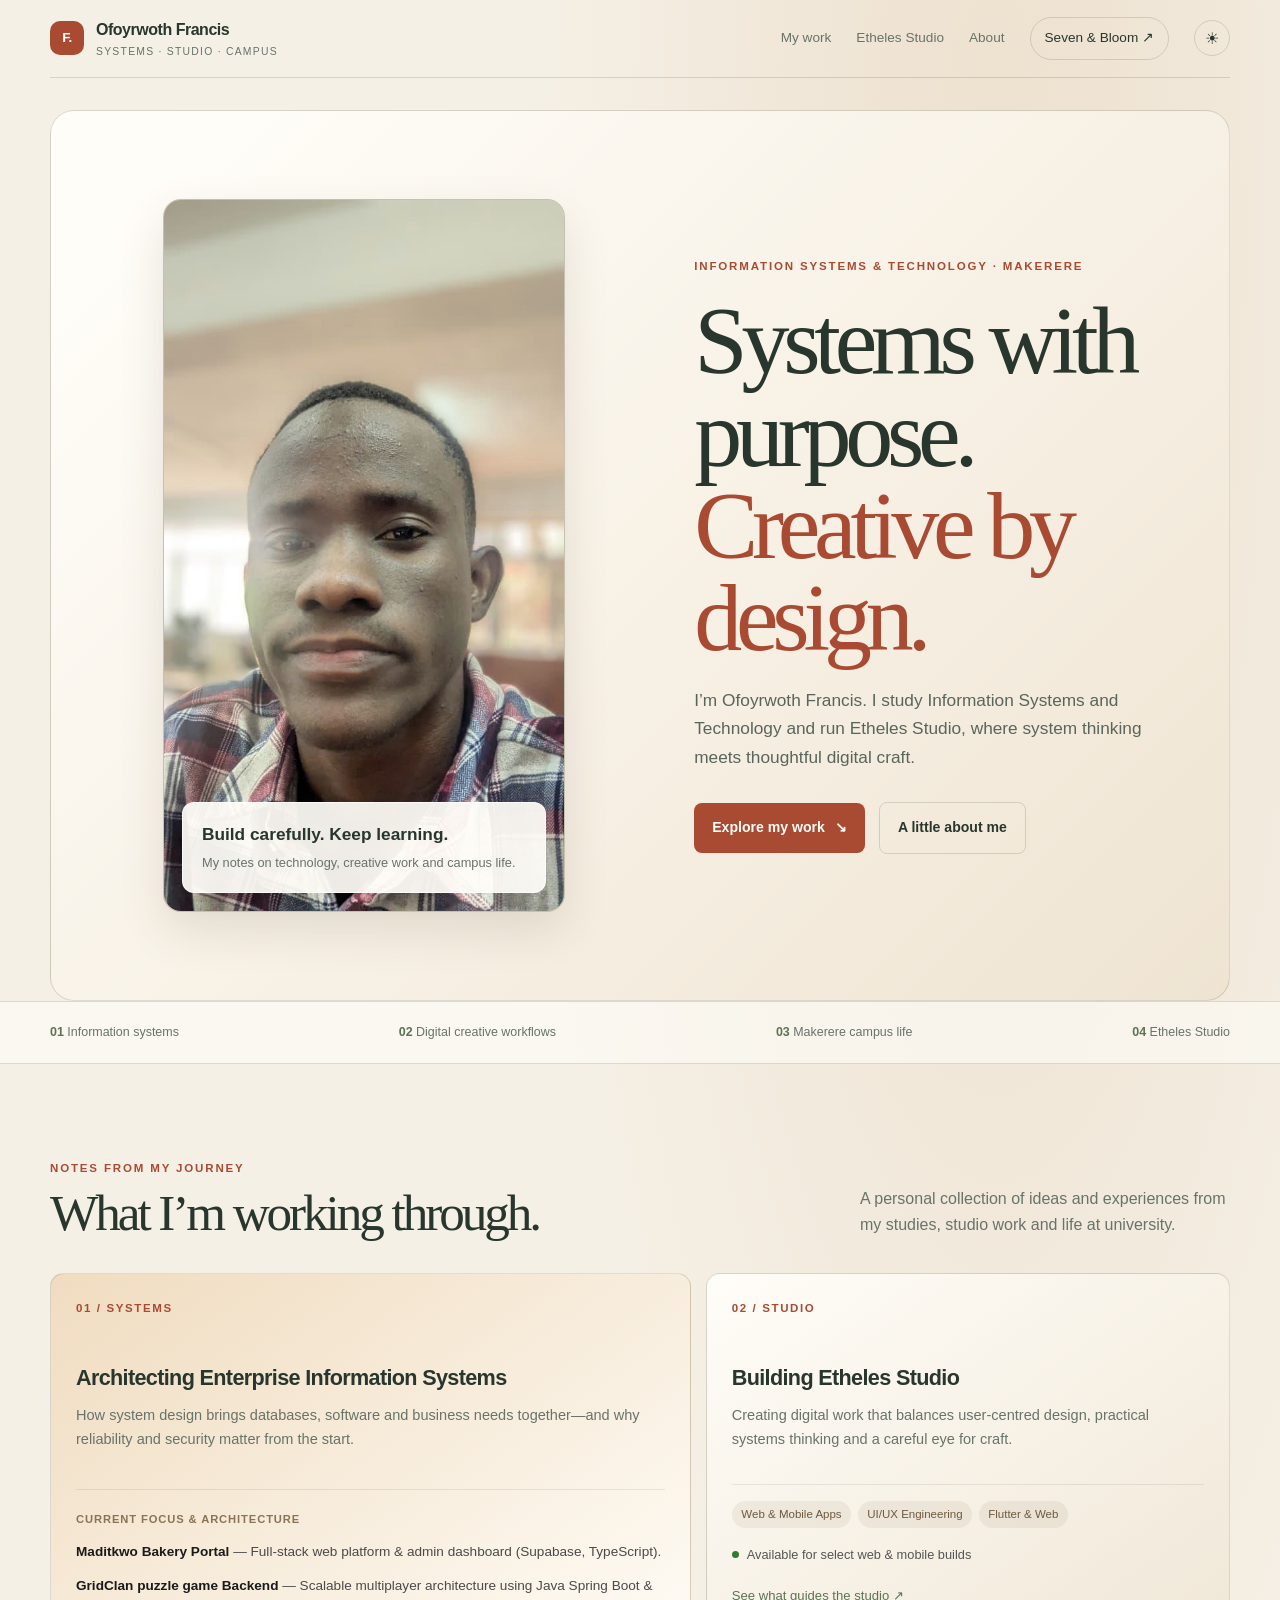
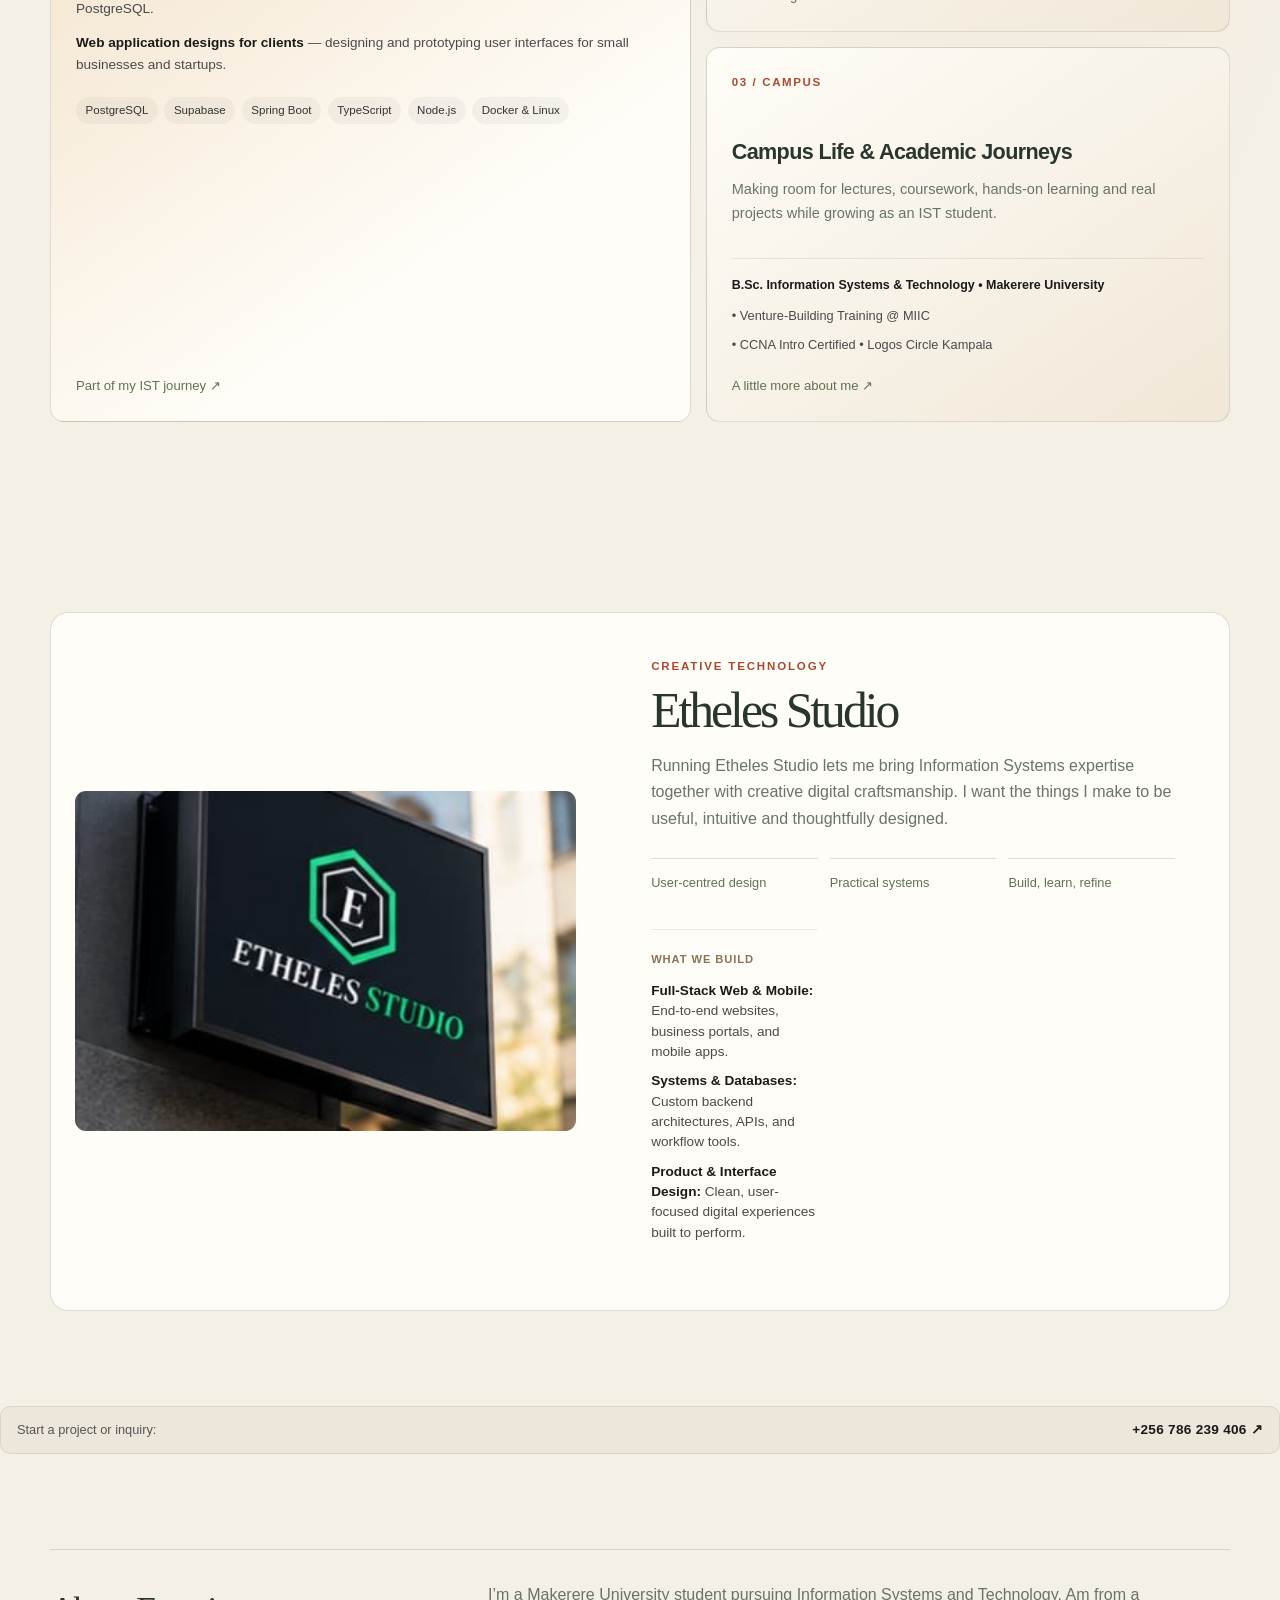
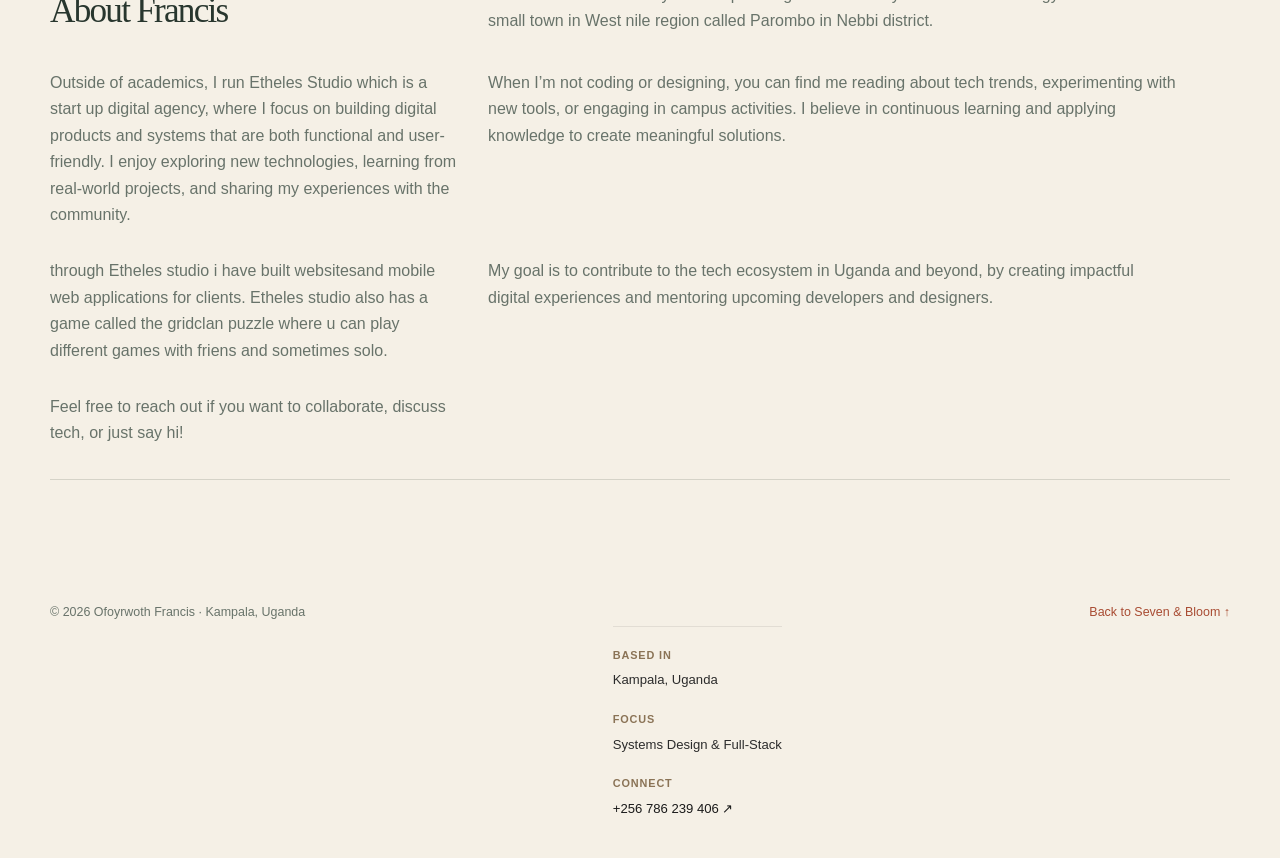
==== frank/index.html @ c0be43b0 "the seven" ====
<!doctype html>
<html lang="en">
<head>
  <meta charset="utf-8">
  <meta name="viewport" content="width=device-width, initial-scale=1">
  <meta name="description" content="Ofoyrwoth Francis on Information Systems, Etheles Studio and student life at Makerere University.">
  <meta name="theme-color" content="#101820">
  <title>Ofoyrwoth Francis — Systems, Studio, Campus</title>
  <style>
    :root {
      color-scheme: light;
      --ink: #f5f0e6;
      --panel: #fffdf8;
      --panel-light: #f0e7d7;
      --line: rgba(45, 56, 45, .16);
      --paper: #28362e;
      --muted: #68736a;
      --lime: #a84b32;
      --mint: #5d7353;
      --max: 1180px;
    }
    * { box-sizing: border-box; }
    html { scroll-behavior: smooth; }
    body {
      margin: 0;
      background:
        radial-gradient(ellipse at 78% 6%, rgba(195, 142, 82, .16), transparent 30rem),
        var(--ink);
      color: var(--paper);
      font: 16px/1.65 Inter, "Segoe UI", sans-serif;
    }
    a { color: inherit; }
    .shell { width: min(var(--max), calc(100% - 48px)); margin: auto; }
    .topbar {
      display:flex; align-items:center; justify-content:space-between; gap:24px;
      min-height:78px; border-bottom:1px solid var(--line);
    }
    .brand { display:flex; align-items:center; gap:12px; text-decoration:none; font-weight:700; letter-spacing:-.03em; }
    .brand-mark { display:grid; place-items:center; width:34px; height:34px; color:#fffdf8; background:var(--lime); border-radius:10px; font-size:.85rem; }
    .brand small { display:block; color:var(--muted); font-size:.65rem; font-weight:500; letter-spacing:.12em; text-transform:uppercase; }
    .top-links { display:flex; align-items:center; gap:25px; }
    .top-links a { color:var(--muted); text-decoration:none; font-size:.85rem; }
    .top-links a:hover { color:var(--lime); }
    .home-link { padding:9px 14px; border:1px solid var(--line); border-radius:999px; color:var(--paper)!important; }
    .hero {
      display:grid; grid-template-columns:1.02fr .98fr; align-items:center; gap:clamp(35px, 7vw, 90px);
      margin-top:32px; padding:clamp(38px, 6vw, 72px); border:1px solid var(--line);
      border-radius:24px; background:linear-gradient(135deg,#fffdf8 8%,#efe4d2 100%);
    }
    .hero > div:first-child { order:2; }
    .hero > .portrait { order:1; }
    .eyebrow { color:var(--lime); font-size:.72rem; font-weight:700; letter-spacing:.16em; text-transform:uppercase; }
    h1,h2,h3,p { margin-top:0; }
    h1,h2 { font-family:Georgia,"Times New Roman",serif; font-weight:500; }
    h1 { margin:19px 0 22px; max-width:710px; font-size:clamp(3.3rem, 7.5vw, 6.4rem); line-height:.96; letter-spacing:-.065em; }
    h1 span { color:var(--lime); }
    .intro { max-width:580px; color:#59655c; font-size:1.08rem; }
    .hero-actions { display:flex; align-items:center; gap:14px; flex-wrap:wrap; margin-top:31px; }
    .button { display:inline-flex; align-items:center; gap:10px; padding:13px 18px; border-radius:8px; background:var(--lime); color:#fffdf8; font-size:.88rem; font-weight:750; text-decoration:none; }
    .button-quiet { color:var(--paper); border:1px solid var(--line); background:transparent; }
    .portrait { position:relative; min-height:420px; border:1px solid var(--line); border-radius:18px; background:#e4dac8; overflow:hidden; box-shadow:0 18px 45px rgba(75,58,35,.13); }
    .portrait img { display:block; width:100%; height:100%; min-height:420px; object-fit:cover; object-position:50% 34%; filter:saturate(.8); }
    .portrait figcaption { position:absolute; left:18px; right:18px; bottom:18px; padding:17px 19px; border:1px solid rgba(255,255,255,.7); border-radius:12px; background:rgba(255,253,248,.93); color:var(--paper); }
    .portrait figcaption strong { display:block; font-size:1.08rem; }
    .portrait figcaption span { color:var(--muted); font-size:.8rem; }
    .ticker { border-top:1px solid var(--line); border-bottom:1px solid var(--line); color:var(--muted); background:rgba(255,253,248,.6); }
    .ticker-inner { display:flex; flex-wrap:wrap; justify-content:space-between; gap:15px 28px; padding:20px 0; font-size:.78rem; }
    .ticker b { color:var(--mint); font-weight:600; }
    .section { padding:95px 0; }
    .section-heading { display:flex; justify-content:space-between; align-items:end; gap:30px; margin-bottom:34px; }
    .section-heading h2 { margin:9px 0 0; font-size:clamp(2.2rem, 4vw, 3.6rem); line-height:1.02; letter-spacing:-.06em; }
    .section-heading p { max-width:370px; margin:0; color:var(--muted); }
    .story-grid { display:grid; grid-template-columns:1.1fr .9fr; grid-template-rows:repeat(2,minmax(190px,auto)); gap:15px; }
    .story {
      display:flex; flex-direction:column; min-height:320px; padding:25px;
      border:1px solid var(--line); border-radius:14px; background:linear-gradient(145deg,#fffdf8,var(--panel-light));
    }
    .story:first-child { grid-row:1 / 3; min-height:410px; background:linear-gradient(145deg,#f0dcc0,#fffdf8 72%); }
    .story:not(:first-child) { min-height:190px; }
    .story-number { color:var(--lime); font-size:.72rem; font-weight:700; letter-spacing:.14em; }
    .story h3 { margin:48px 0 12px; font-size:1.35rem; line-height:1.15; letter-spacing:-.03em; }
    .story p { color:var(--muted); font-size:.91rem; }
    .story a { margin-top:auto; padding-top:20px; color:var(--mint); font-size:.82rem; text-decoration:none; }
    .studio {
      display:grid; grid-template-columns:.95fr 1.05fr; align-items:center; gap:clamp(26px, 6vw, 75px);
      padding:24px; border:1px solid var(--line); border-radius:18px; background:var(--panel);
    }
    .studio-photo { width:100%; height:340px; object-fit:cover; border-radius:11px; background:#e4dac8; }
    .studio-copy { padding:20px 30px 20px 0; }
    .studio-copy h2 { margin:10px 0 17px; font-size:clamp(2rem, 4vw, 3.1rem); line-height:1; letter-spacing:-.06em; }
    .studio-copy p { color:var(--muted); }
    .values { display:grid; grid-template-columns:repeat(3,1fr); gap:12px; margin-top:26px; }
    .value { padding-top:13px; border-top:1px solid var(--line); color:var(--mint); font-size:.8rem; }
    .about-panel { display:grid; grid-template-columns:.55fr 1fr; gap:30px; padding:32px 0; border-top:1px solid var(--line); border-bottom:1px solid var(--line); }
    .about-panel h2 { margin:0; font-size:2.2rem; letter-spacing:-.05em; }
    .about-panel p { max-width:690px; margin:0; color:var(--muted); }
    footer { padding:27px 0 38px; color:var(--muted); font-size:.78rem; }
    .footer-inner { display:flex; justify-content:space-between; gap:20px; flex-wrap:wrap; }
    footer a { color:var(--lime); text-decoration:none; }
    @media (max-width:800px) {
      .hero { grid-template-columns:1fr; padding:30px; }
      .portrait { max-width:620px; width:100%; min-height:360px; }
      .portrait img { min-height:360px; }
      .story-grid { grid-template-columns:1fr; grid-template-rows:auto; }
      .story, .story:not(:first-child) { min-height:250px; }
      .story:first-child { grid-row:auto; }
      .story h3 { margin-top:30px; }
      .studio { grid-template-columns:1fr; }
      .studio-photo { height:280px; }
      .studio-copy { padding:4px 8px 12px; }
      .about-panel { grid-template-columns:1fr; }
    }
    @media (max-width:540px) {
      .shell { width:min(var(--max), calc(100% - 32px)); }
      .topbar { min-height:68px; }
      .top-links { gap:12px; }
      .top-links a:not(.home-link) { display:none; }
      h1 { font-size:clamp(3rem, 15vw, 4.5rem); }
      .portrait,.portrait img { min-height:320px; }
      .section { padding:70px 0; }
      .section-heading { align-items:start; flex-direction:column; }
      .values { grid-template-columns:1fr; }
    }
    @media (prefers-reduced-motion: no-preference) {
      .story, .button { transition:transform .2s ease, border-color .2s ease; }
      .story:hover { transform:translateY(-4px); border-color:rgba(168,75,50,.45); }
      .button:hover { transform:translateY(-2px); }
    }
  .theme-btn {
      background: transparent; border: 1px solid var(--line); color: var(--paper);
      width: 36px; height: 36px; border-radius: 50%; cursor: pointer;
      font-size: 1rem; display: grid; place-items: center; transition: all .2s;
    }
    .theme-btn:hover { border-color: var(--lime); color: var(--lime); }
    /* Light mode (toggle from default dark-ish look) */
    body.light {
      --ink: #f7f3ec; --panel: #ffffff; --panel-light: #f5efe4;
      --line: rgba(45,56,45,.12); --paper: #1c2a22; --muted: #5c6b60;
      background: radial-gradient(ellipse at 78% 6%, rgba(195,142,82,.12), transparent 30rem), #f7f3ec;
      color: var(--paper);
    }
    body.light .brand-mark { color: #fffdf8; }
  </style>
</head>
<body>
  <header class="shell topbar">
    <a class="brand" href="../seven-and-bloom.html" aria-label="Seven and Bloom home">
      <span class="brand-mark">F.</span>
      <span>Ofoyrwoth Francis<small>Systems · Studio · Campus</small></span>
    </a>
    <nav class="top-links" aria-label="Page navigation">
      <a href="#work">My work</a>
      <a href="#studio">Etheles Studio</a>
      <a href="#about">About</a>
      <a class="home-link" href="../seven-and-bloom.html">Seven &amp; Bloom ↗</a>
      <button class="theme-btn" id="themeToggle" aria-label="Toggle light/dark mode" title="Toggle light/dark mode">☀</button>
    </nav>
  </header>

  <main>
    <section class="shell hero">
      <div>
        <div class="eyebrow">Information Systems &amp; Technology · Makerere</div>
        <h1>Systems with purpose.<br><span>Creative by design.</span></h1>
        <p class="intro">I’m Ofoyrwoth Francis. I study Information Systems and Technology and run Etheles Studio, where system thinking meets thoughtful digital craft.</p>
        <div class="hero-actions">
          <a class="button" href="#work">Explore my work <span aria-hidden="true">↘</span></a>
          <a class="button button-quiet" href="#about">A little about me</a>
        </div>
      </div>
      <figure class="portrait">
        <img src="profile.jpg" alt="Ofoyrwoth Francis">
        <figcaption><strong>Build carefully. Keep learning.</strong><span>My notes on technology, creative work and campus life.</span></figcaption>
      </figure>
    </section>

    <div class="ticker">
      <div class="shell ticker-inner">
        <span><b>01</b> Information systems</span>
        <span><b>02</b> Digital creative workflows</span>
        <span><b>03</b> Makerere campus life</span>
        <span><b>04</b> Etheles Studio</span>
      </div>
    </div>

    <section class="shell section" id="work">
      <div class="section-heading">
        <div><div class="eyebrow">Notes from my journey</div><h2>What I’m working through.</h2></div>
        <p>A personal collection of ideas and experiences from my studies, studio work and life at university.</p>
      </div>
      <div class="story-grid">
        <article class="story">
          <span class="story-number">01 / SYSTEMS</span>
          <h3>Architecting Enterprise Information Systems</h3>
          <p>How system design brings databases, software and business needs together—and why reliability and security matter from the start.</p>
          <!-- Active Systems & Builds -->
<div class="systems-details" style="margin-top: 1.5rem; border-top: 1px solid rgba(0,0,0,0.08); padding-top: 1.25rem;">
  <p style="font-size: 0.7rem; letter-spacing: 0.08em; text-transform: uppercase; color: #8a7356; margin-bottom: 0.75rem; font-weight: 600;">
    Current Focus & Architecture
  </p>
  
  <ul style="list-style: none; padding: 0; margin: 0 0 1.25rem 0; display: flex; flex-direction: column; gap: 0.75rem; font-size: 0.85rem; color: #4a4a4a;">
    <li>
      <strong style="color: #1a1a1a;">Maditkwo Bakery Portal</strong> — Full-stack web platform & admin dashboard (Supabase, TypeScript).
    </li>
    <li>
      <strong style="color: #1a1a1a;">GridClan puzzle game Backend</strong> — Scalable multiplayer architecture using Java Spring Boot & PostgreSQL.
    </li>
    <li>
      <strong style="color: #1a1a1a;">Web application designs for clients</strong> — designing and prototyping user interfaces for small businesses and startups.
    </li>
  </ul>

  <!-- Tech Stack Pills -->
  <div style="display: flex; flex-wrap: wrap; gap: 0.4rem;">
    <span style="font-size: 0.72rem; padding: 0.25rem 0.6rem; border-radius: 999px; background: rgba(0,0,0,0.04); color: #333;">PostgreSQL</span>
    <span style="font-size: 0.72rem; padding: 0.25rem 0.6rem; border-radius: 999px; background: rgba(0,0,0,0.04); color: #333;">Supabase</span>
    <span style="font-size: 0.72rem; padding: 0.25rem 0.6rem; border-radius: 999px; background: rgba(0,0,0,0.04); color: #333;">Spring Boot</span>
    <span style="font-size: 0.72rem; padding: 0.25rem 0.6rem; border-radius: 999px; background: rgba(0,0,0,0.04); color: #333;">TypeScript</span>
    <span style="font-size: 0.72rem; padding: 0.25rem 0.6rem; border-radius: 999px; background: rgba(0,0,0,0.04); color: #333;">Node.js</span>
    <span style="font-size: 0.72rem; padding: 0.25rem 0.6rem; border-radius: 999px; background: rgba(0,0,0,0.04); color: #333;">Docker & Linux</span>
  </div>
</div>
          <a href="#about">Part of my IST journey ↗</a>
        </article>
        <article class="story">
          <span class="story-number">02 / STUDIO</span>
          <h3>Building Etheles Studio</h3>
          <p>Creating digital work that balances user-centred design, practical systems thinking and a careful eye for craft.</p>
          <!-- Studio Capabilities & Status -->
<div class="studio-details" style="margin-top: 1.15rem; border-top: 1px solid rgba(0,0,0,0.08); padding-top: 1rem;">
  
  <!-- Compact Service Tags -->
  <div style="display: flex; flex-wrap: wrap; gap: 0.4rem; margin-bottom: 1rem;">
    <span style="font-size: 0.72rem; padding: 0.25rem 0.6rem; border-radius: 999px; background: rgba(138, 115, 86, 0.1); color: #6e593f; font-weight: 500;">Web & Mobile Apps</span>
    <span style="font-size: 0.72rem; padding: 0.25rem 0.6rem; border-radius: 999px; background: rgba(138, 115, 86, 0.1); color: #6e593f; font-weight: 500;">UI/UX Engineering</span>
    <span style="font-size: 0.72rem; padding: 0.25rem 0.6rem; border-radius: 999px; background: rgba(138, 115, 86, 0.1); color: #6e593f; font-weight: 500;">Flutter & Web</span>
  </div>

  <!-- Live Status Line -->
  <div style="display: flex; align-items: center; gap: 0.5rem; font-size: 0.8rem; color: #555;">
    <span style="width: 7px; height: 7px; border-radius: 50%; background-color: #2e7d32; display: inline-block;"></span>
    <span>Available for select web & mobile builds</span>
  </div>

</div>
          <a href="#studio">See what guides the studio ↗</a>
        </article>
        <article class="story">
          <span class="story-number">03 / CAMPUS</span>
          <h3>Campus Life &amp; Academic Journeys</h3>
          <p>Making room for lectures, coursework, hands-on learning and real projects while growing as an IST student.</p>
        <!-- Campus & Community Snapshot -->
<div class="campus-details" style="margin-top: 1.15rem; border-top: 1px solid rgba(0,0,0,0.08); padding-top: 1rem;">
  
  <p style="font-size: 0.78rem; font-weight: 600; color: #1a1a1a; margin: 0 0 0.6rem 0;">
    B.Sc. Information Systems & Technology • Makerere University
  </p>

  <ul style="list-style: none; padding: 0; margin: 0; display: flex; flex-direction: column; gap: 0.45rem; font-size: 0.8rem; color: #4a4a4a;">
    <li>• Venture-Building Training @ MIIC</li>
    <li>• CCNA Intro Certified • Logos Circle Kampala</li>
  </ul>

</div>
          <a href="#about">A little more about me ↗</a>
        </article>
      </div>
    </section>

    <section class="shell section" id="studio">
      <div class="studio">
        <img class="studio-photo" src="etheles-studio.jpg" alt="Etheles Studio digital design and technology work">
        <div class="studio-copy">
          <div class="eyebrow">Creative technology</div>
          <h2>Etheles Studio</h2>
          <p>Running Etheles Studio lets me bring Information Systems expertise together with creative digital craftsmanship. I want the things I make to be useful, intuitive and thoughtfully designed.</p>
          <div class="values">
            <div class="value">User-centred design</div>
            <div class="value">Practical systems</div>
            <div class="value">Build, learn, refine</div>
            <!-- What Etheles Studio Does & Direct Contact -->
<div class="studio-services-contact" style="margin-top: 1.5rem; padding-top: 1.25rem; border-top: 1px solid rgba(0, 0, 0, 0.08);">
  
  <p style="font-size: 0.7rem; letter-spacing: 0.08em; text-transform: uppercase; color: #8a7356; margin: 0 0 0.75rem 0; font-weight: 600;">
    What We Build
  </p>

  <ul style="list-style: none; padding: 0; margin: 0 0 1.4rem 0; display: flex; flex-direction: column; gap: 0.55rem; font-size: 0.85rem; color: #4a4a4a; line-height: 1.5;">
    <li>
      <strong style="color: #1a1a1a;">Full-Stack Web & Mobile:</strong> End-to-end websites, business portals, and mobile apps.
    </li>
    <li>
      <strong style="color: #1a1a1a;">Systems & Databases:</strong> Custom backend architectures, APIs, and workflow tools.
    </li>
    <li>
      <strong style="color: #1a1a1a;">Product & Interface Design:</strong> Clean, user-focused digital experiences built to perform.
    </li>
  </ul>

  

</div>
          </div>
        </div>
      </div>
    </section>
    <!-- Contact Bar -->
  <div style="display: flex; flex-wrap: wrap; align-items: center; justify-content: space-between; gap: 0.75rem; padding: 0.75rem 1rem; border-radius: 10px; background: rgba(138, 115, 86, 0.07); border: 1px solid rgba(138, 115, 86, 0.16);">
    <span style="font-size: 0.8rem; color: #555; font-weight: 500;">
      Start a project or inquiry:
    </span>
    <a href="[https://wa.me/256786239406](https://wa.me/256786239406)" style="font-size: 0.85rem; font-weight: 600; color: #1a1a1a; text-decoration: none; letter-spacing: 0.02em;">
      +256 786 239 406 ↗
    </a>
  </div>

    <section class="shell section" id="about">
      <div class="about-panel">
        <h2>About Francis</h2>
        <p>I’m a Makerere University student pursuing Information Systems and Technology. Am from a small town in West nile region called Parombo in Nebbi district.</p>
        <p>Outside of academics, I run Etheles Studio which is a start up digital agency, where I focus on building digital products and systems that are both functional and user-friendly. I enjoy exploring new technologies, learning from real-world projects, and sharing my experiences with the community.</p>
        <p>When I’m not coding or designing, you can find me reading about tech trends, experimenting with new tools, or engaging in campus activities. I believe in continuous learning and applying knowledge to create meaningful solutions.</p>
        <p> through Etheles studio i have built websitesand mobile web applications for clients. Etheles studio also has a game called the gridclan puzzle where u can play different games with friens and sometimes solo.</p>
        <p>My goal is to contribute to the tech ecosystem in Uganda and beyond, by creating impactful digital experiences and mentoring upcoming developers and designers.</p>
        <p>Feel free to reach out if you want to collaborate, discuss tech, or just say hi!</p>
     
      </div>

    </section>
  </main>

  <footer class="shell">
    <div class="footer-inner">
      <span>© 2026 Ofoyrwoth Francis · Kampala, Uganda</span>
      <!-- Quick Bio Meta & Links -->
<div style="display: grid; grid-template-columns: repeat(auto-fit, minmax(150px, 1fr)); gap: 1.25rem; margin-top: 1.5rem; padding-top: 1.25rem; border-top: 1px solid rgba(0, 0, 0, 0.08); font-size: 0.82rem;">
  
  <div>
    <p style="font-size: 0.68rem; letter-spacing: 0.08em; text-transform: uppercase; color: #8a7356; margin: 0 0 0.3rem 0; font-weight: 600;">Based In</p>
    <p style="margin: 0; color: #2b2b2b;">Kampala, Uganda</p>
  </div>

  <div>
    <p style="font-size: 0.68rem; letter-spacing: 0.08em; text-transform: uppercase; color: #8a7356; margin: 0 0 0.3rem 0; font-weight: 600;">Focus</p>
    <p style="margin: 0; color: #2b2b2b;">Systems Design & Full-Stack</p>
  </div>

  <div>
    <p style="font-size: 0.68rem; letter-spacing: 0.08em; text-transform: uppercase; color: #8a7356; margin: 0 0 0.3rem 0; font-weight: 600;">Connect</p>
    <p style="margin: 0;">
      <a href="tel:+256786239406" style="color: #1a1a1a; text-decoration: none; font-weight: 500; white-space: nowrap;">+256 786 239 406 ↗</a>
    </p>
  </div>

</div>
      <a href="../seven-and-bloom.html">Back to Seven &amp; Bloom ↑</a>
    </div>
  </footer>
  <script>
  (function(){
    const btn=document.getElementById('themeToggle');
    const key='frank-theme';
    const saved=localStorage.getItem(key);
    if(saved==='light'){document.body.classList.add('light');btn.textContent='☾';}
    btn.addEventListener('click',()=>{
      document.body.classList.toggle('light');
      const isLight=document.body.classList.contains('light');
      btn.textContent=isLight?'☾':'☀';
      localStorage.setItem(key,isLight?'light':'dark');
    });
  })();
  </script>
</body>
</html>
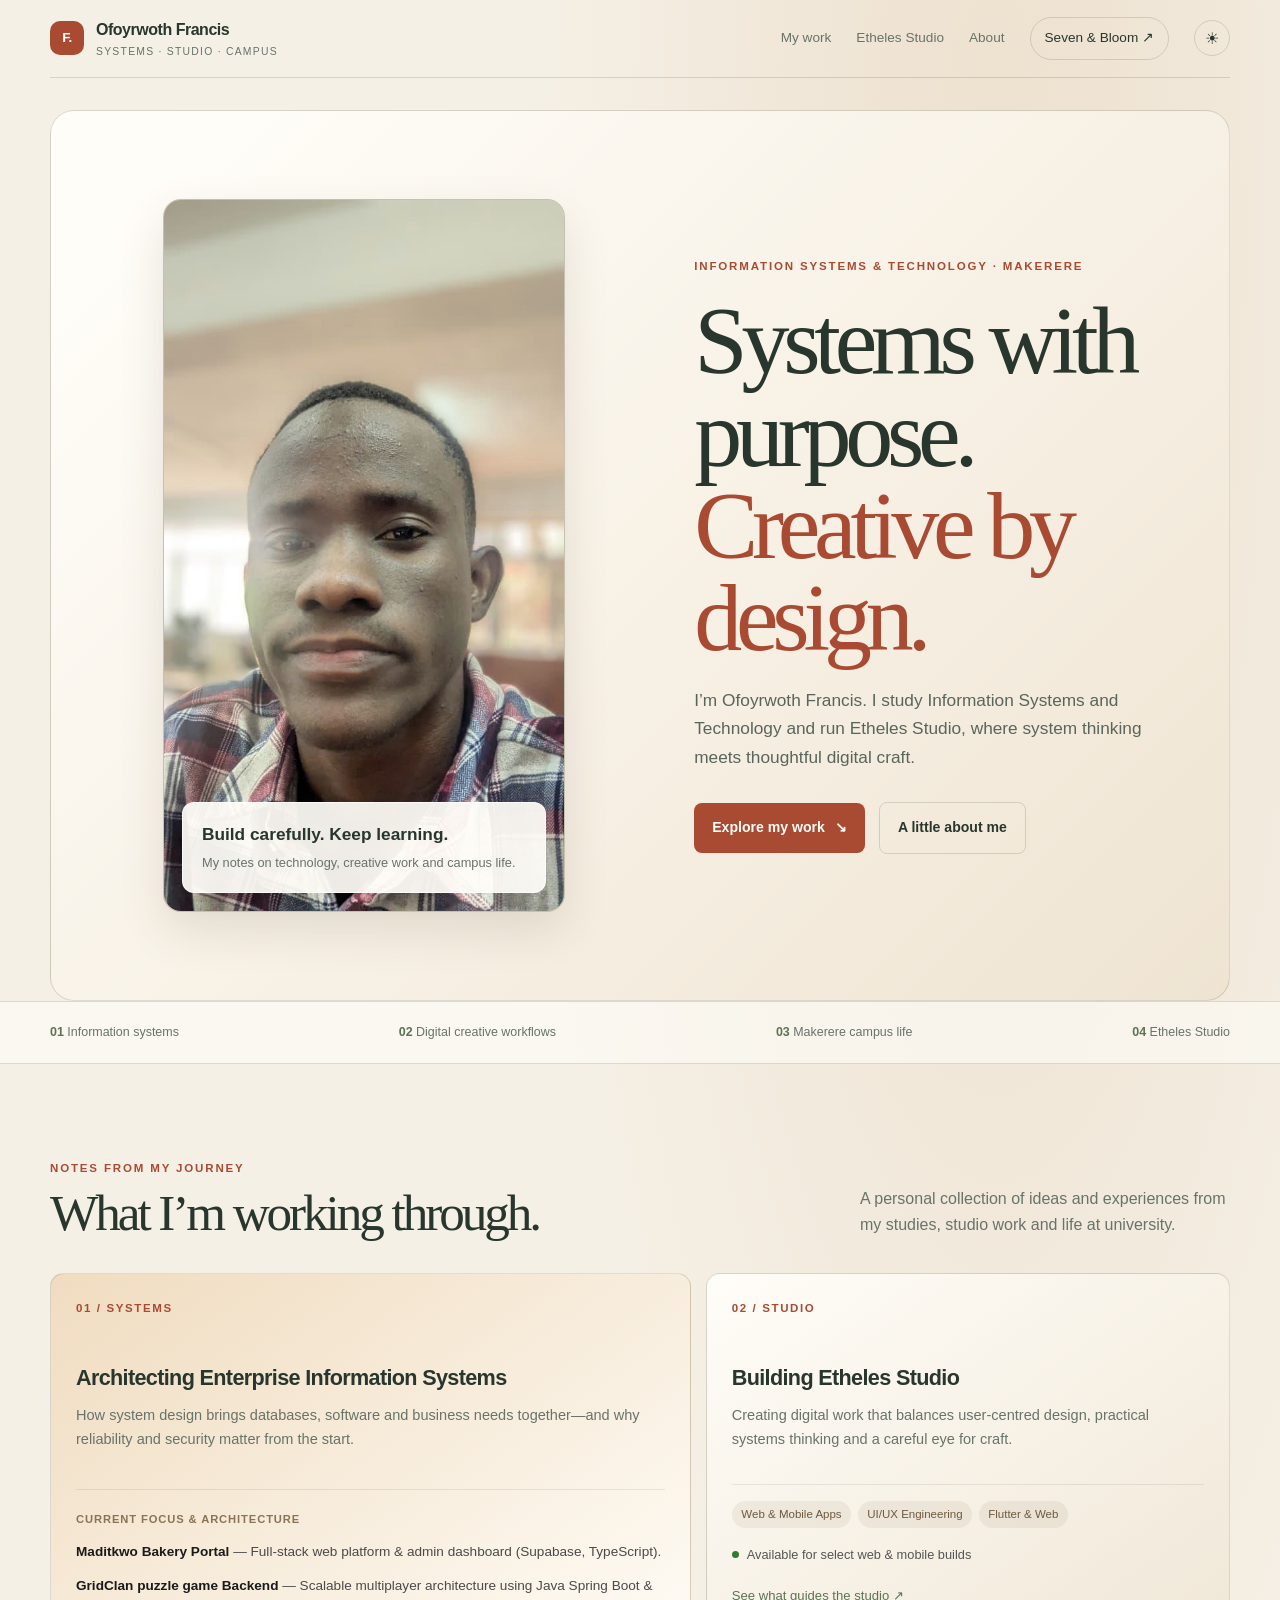
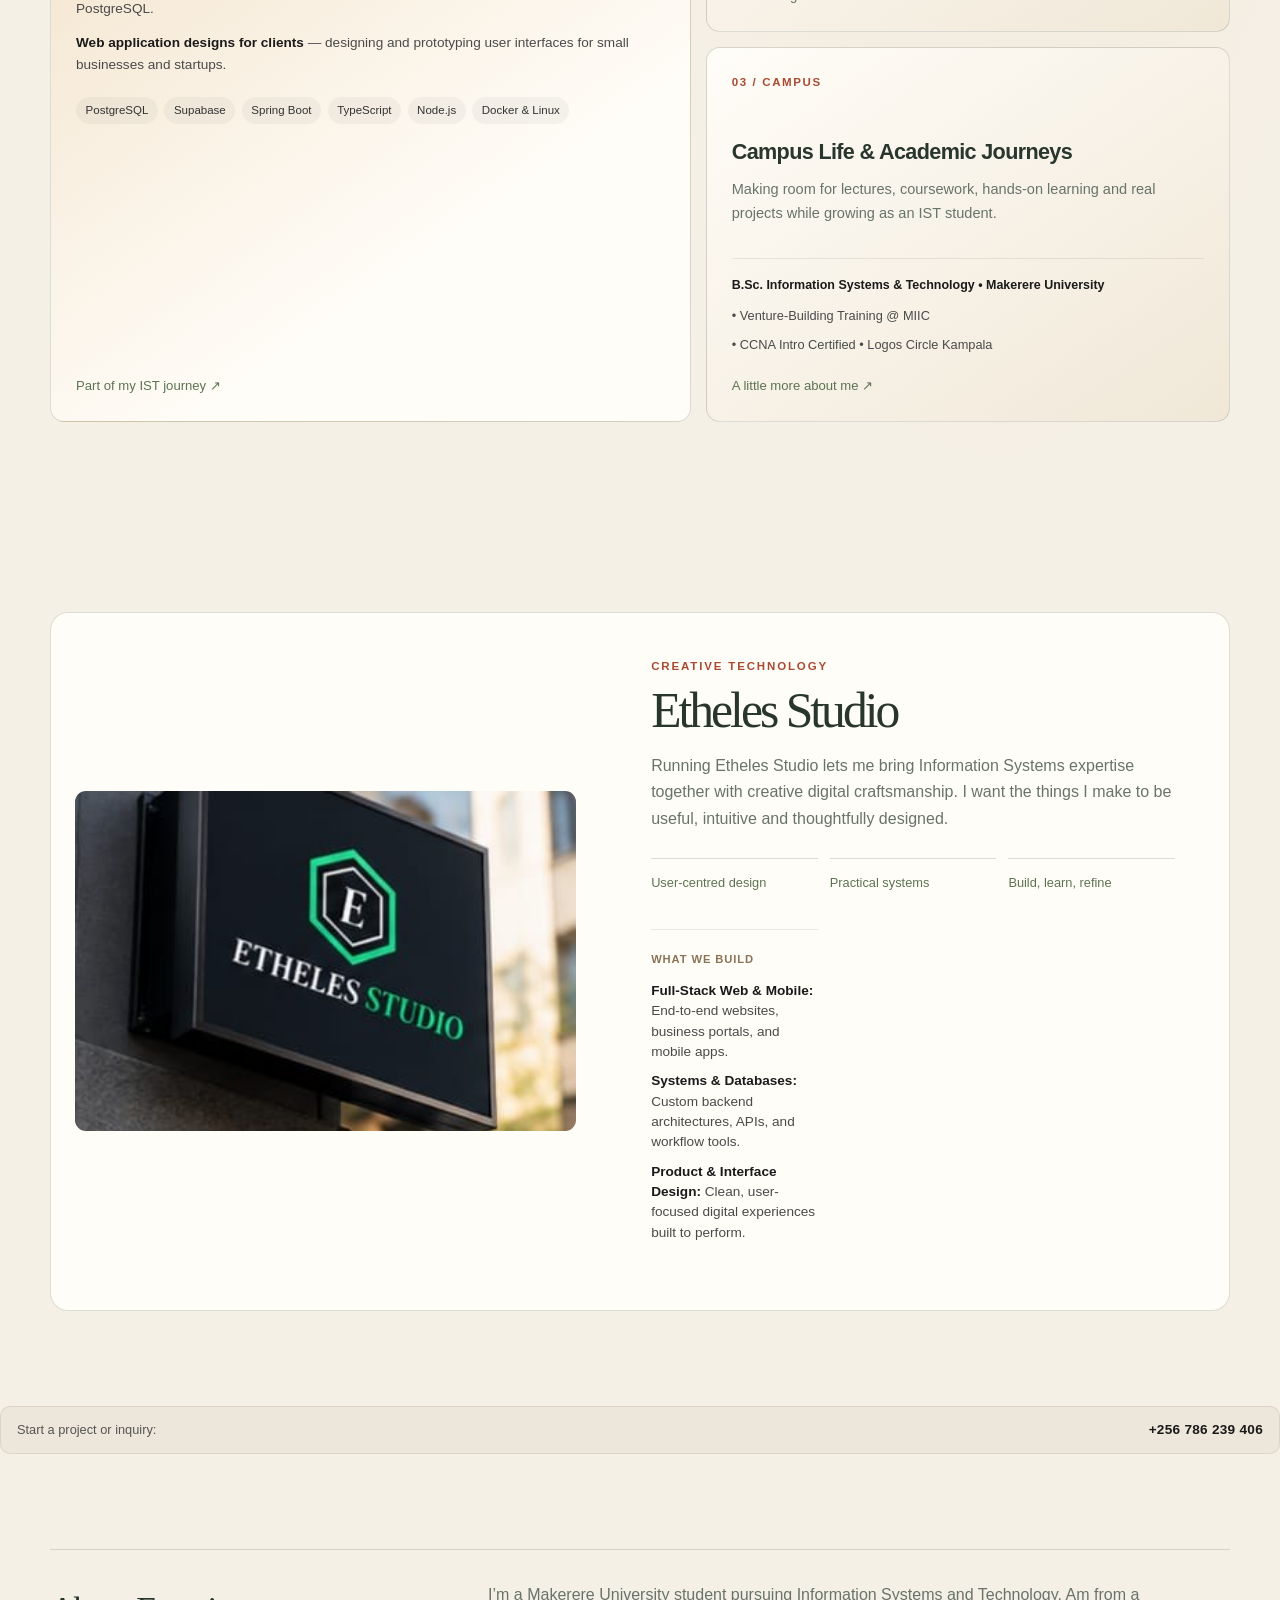
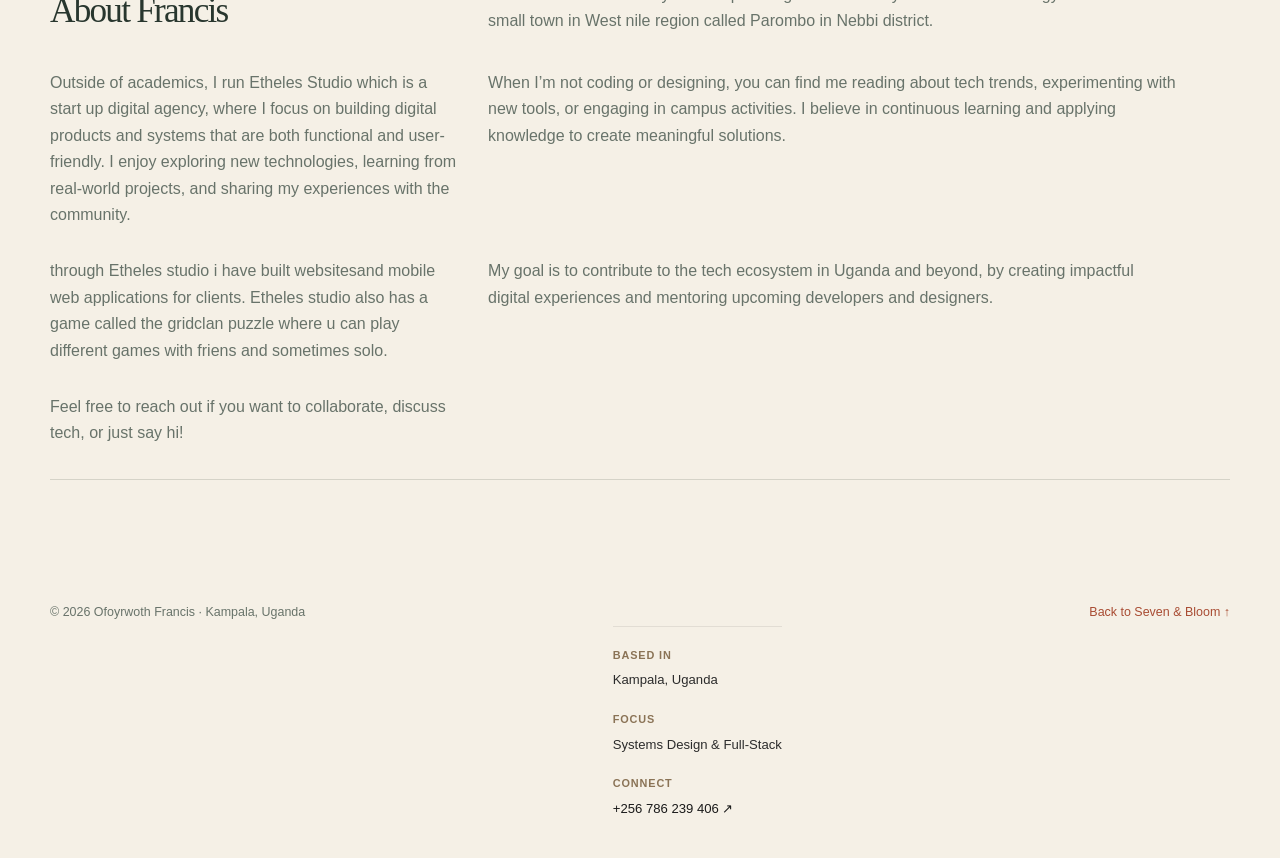
==== commit 38318a77: "Fix link formatting in index.html" ====
--- a/frank/index.html
+++ b/frank/index.html
@@ -310,9 +310,9 @@
     <span style="font-size: 0.8rem; color: #555; font-weight: 500;">
       Start a project or inquiry:
     </span>
-    <a href="[https://wa.me/256786239406](https://wa.me/256786239406)" style="font-size: 0.85rem; font-weight: 600; color: #1a1a1a; text-decoration: none; letter-spacing: 0.02em;">
-      +256 786 239 406 ↗
-    </a>
+   <a href="https://wa.me/256786239406" style="font-size: 0.85rem; font-weight: 600; color: #1a1a1a; text-decoration: none; letter-spacing: 0.02em;">
+  +256 786 239 406
+</a>
   </div>
 
     <section class="shell section" id="about">
@@ -372,4 +372,4 @@
   })();
   </script>
 </body>
-</html>+</html>
